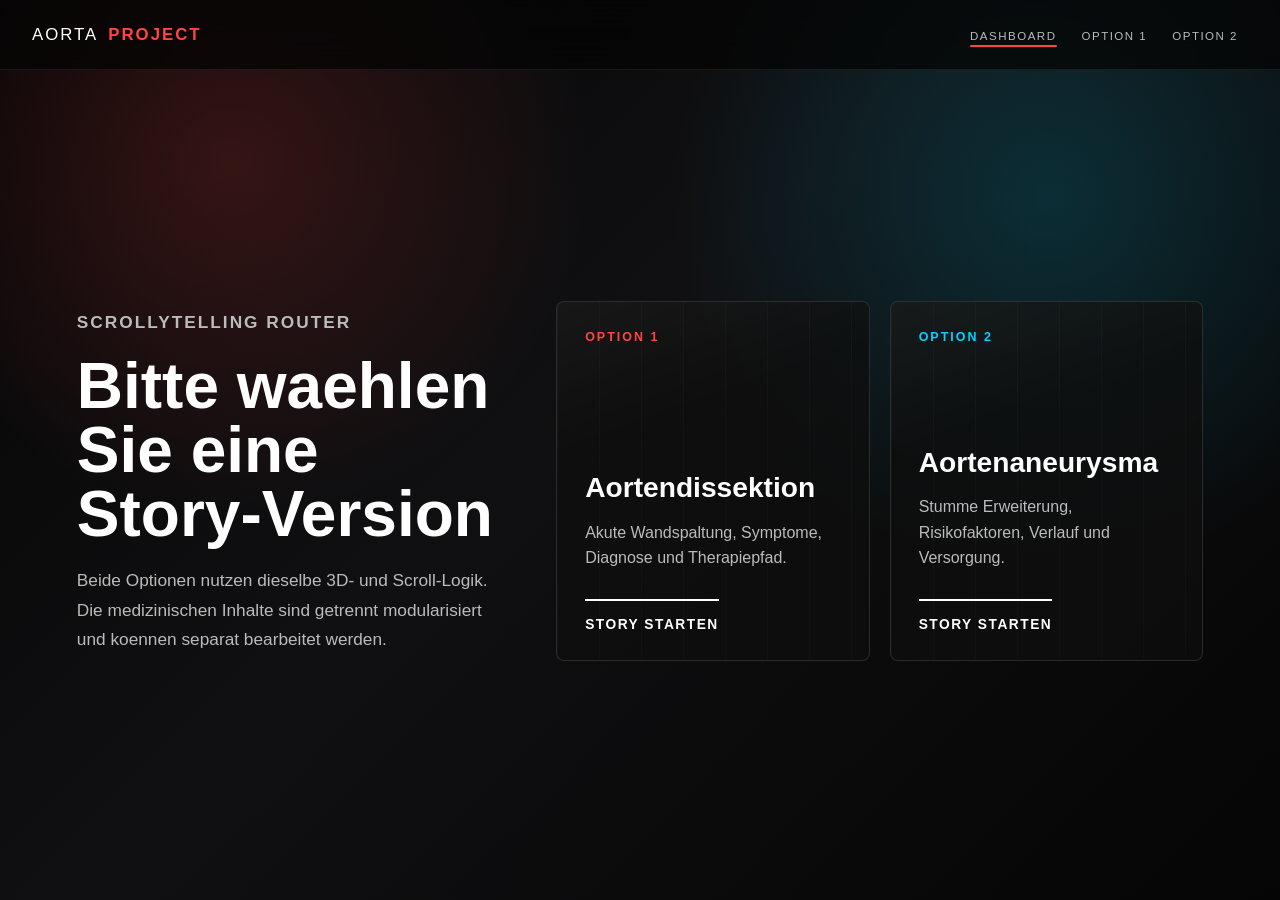
==== index.html @ 74ffa558 "Add files via upload" ====
<!DOCTYPE html>
<html lang="de">
<head>
    <meta charset="UTF-8">
    <meta name="viewport" content="width=device-width, initial-scale=1.0">
    <title>Aorta Project - Dashboard</title>
    <link rel="stylesheet" href="css/style.css?v=11">
    <link rel="stylesheet" href="css/dashboard.css?v=8">
</head>
<body class="dashboard-page">
    <nav class="navbar">
        <a href="index.html" class="nav-logo">Aorta <span>Project</span></a>
        <div class="nav-toggle" id="nav-toggle">
            <span></span>
            <span></span>
            <span></span>
        </div>
        <ul class="nav-links" id="nav-links">
            <li><a href="index.html" class="active">Dashboard</a></li>
            <li><a href="scrollytelling-dissection.html">Option 1</a></li>
            <li><a href="scrollytelling-aneurysm.html">Option 2</a></li>
        </ul>
    </nav>

    <div class="nav-menu-mobile" id="nav-menu-mobile">
        <ul>
            <li><a href="index.html" class="active">Dashboard</a></li>
            <li><a href="scrollytelling-dissection.html">Option 1</a></li>
            <li><a href="scrollytelling-aneurysm.html">Option 2</a></li>
        </ul>
    </div>

    <main class="dashboard-shell">
        <section class="dashboard-heading" aria-labelledby="dashboard-title">
            <p class="dashboard-kicker">Scrollytelling Router</p>
            <h1 id="dashboard-title">Bitte waehlen Sie eine Story-Version</h1>
            <p>Beide Optionen nutzen dieselbe 3D- und Scroll-Logik. Die medizinischen Inhalte sind getrennt modularisiert und koennen separat bearbeitet werden.</p>
        </section>

        <section class="option-grid" aria-label="Story Auswahl">
            <a class="option-card option-card-dissection" href="scrollytelling-dissection.html">
                <span class="option-number">Option 1</span>
                <h2>Aortendissektion</h2>
                <p>Akute Wandspaltung, Symptome, Diagnose und Therapiepfad.</p>
                <span class="option-action">Story starten</span>
            </a>

            <a class="option-card option-card-aneurysm" href="scrollytelling-aneurysm.html">
                <span class="option-number">Option 2</span>
                <h2>Aortenaneurysma</h2>
                <p>Stumme Erweiterung, Risikofaktoren, Verlauf und Versorgung.</p>
                <span class="option-action">Story starten</span>
            </a>
        </section>
    </main>

    <script>
        const navToggle = document.getElementById('nav-toggle');
        const navMenu = document.getElementById('nav-menu-mobile');
        if (navToggle && navMenu) {
            navToggle.addEventListener('click', () => navMenu.classList.toggle('active'));
        }
    </script>
</body>
</html>
---- css/style.css ----
@import url('base.css?v=9');
@import url('navbar.css?v=9');
@import url('scrollytelling.css?v=11');
@import url('sections.css?v=9');
@import url('icons.css?v=9');
---- css/dashboard.css ----
.dashboard-page {
    min-height: 100vh;
    background:
        radial-gradient(circle at 18% 18%, rgba(255, 68, 68, 0.18), transparent 28%),
        radial-gradient(circle at 82% 22%, rgba(0, 212, 255, 0.16), transparent 30%),
        linear-gradient(135deg, #050505 0%, #101012 45%, #050505 100%);
}

.dashboard-shell {
    min-height: 100vh;
    padding: calc(var(--nav-height) + 48px) 6vw 56px;
    display: grid;
    grid-template-columns: minmax(280px, 0.8fr) minmax(360px, 1.2fr);
    gap: 48px;
    align-items: center;
}

.dashboard-heading {
    max-width: 620px;
}

.dashboard-kicker,
.option-number {
    color: var(--accent-red);
    font-size: 0.78rem;
    font-weight: 700;
    letter-spacing: 2px;
    text-transform: uppercase;
}

.dashboard-heading h1 {
    margin: 14px 0 20px;
    font-size: clamp(2.4rem, 5vw, 5rem);
    line-height: 1;
    letter-spacing: 0;
}

.dashboard-heading p {
    color: var(--text-dim);
    font-size: 1.08rem;
    line-height: 1.7;
    max-width: 560px;
}

.option-grid {
    display: grid;
    grid-template-columns: repeat(2, minmax(0, 1fr));
    gap: 20px;
}

.option-card {
    min-height: 360px;
    padding: 28px;
    border: 1px solid rgba(255, 255, 255, 0.12);
    border-radius: 8px;
    background: rgba(15, 15, 15, 0.78);
    color: var(--text-main);
    text-decoration: none;
    display: flex;
    flex-direction: column;
    justify-content: space-between;
    position: relative;
    overflow: hidden;
    transition: transform 0.25s ease, border-color 0.25s ease, background 0.25s ease;
}

.option-card::before {
    content: '';
    position: absolute;
    inset: 0;
    background:
        linear-gradient(160deg, rgba(255, 255, 255, 0.08), transparent 38%),
        repeating-linear-gradient(90deg, rgba(255,255,255,0.04) 0 1px, transparent 1px 42px);
    opacity: 0.55;
    pointer-events: none;
}

.option-card:hover {
    transform: translateY(-4px);
    border-color: rgba(255, 255, 255, 0.32);
    background: rgba(25, 25, 25, 0.88);
}

.option-card h2,
.option-card p,
.option-card span {
    position: relative;
    z-index: 1;
}

.option-card h2 {
    margin: auto 0 16px;
    font-size: clamp(1.45rem, 2.2vw, 2rem);
    line-height: 1.08;
    letter-spacing: 0;
    overflow-wrap: anywhere;
}

.option-card p {
    margin: 0 0 28px;
    color: var(--text-dim);
    line-height: 1.6;
}

.option-action {
    align-self: flex-start;
    padding-top: 16px;
    border-top: 2px solid currentColor;
    color: #ffffff;
    font-size: 0.86rem;
    font-weight: 700;
    text-transform: uppercase;
    letter-spacing: 1.5px;
}

.option-card-aneurysm .option-number {
    color: var(--accent-blue);
}

@media (max-width: 980px) {
    .dashboard-shell {
        grid-template-columns: 1fr;
        align-items: start;
    }
}

@media (max-width: 680px) {
    .dashboard-shell {
        padding: calc(var(--nav-height) + 32px) 20px 36px;
    }

    .option-grid {
        grid-template-columns: 1fr;
    }

    .option-card {
        min-height: 260px;
    }
}
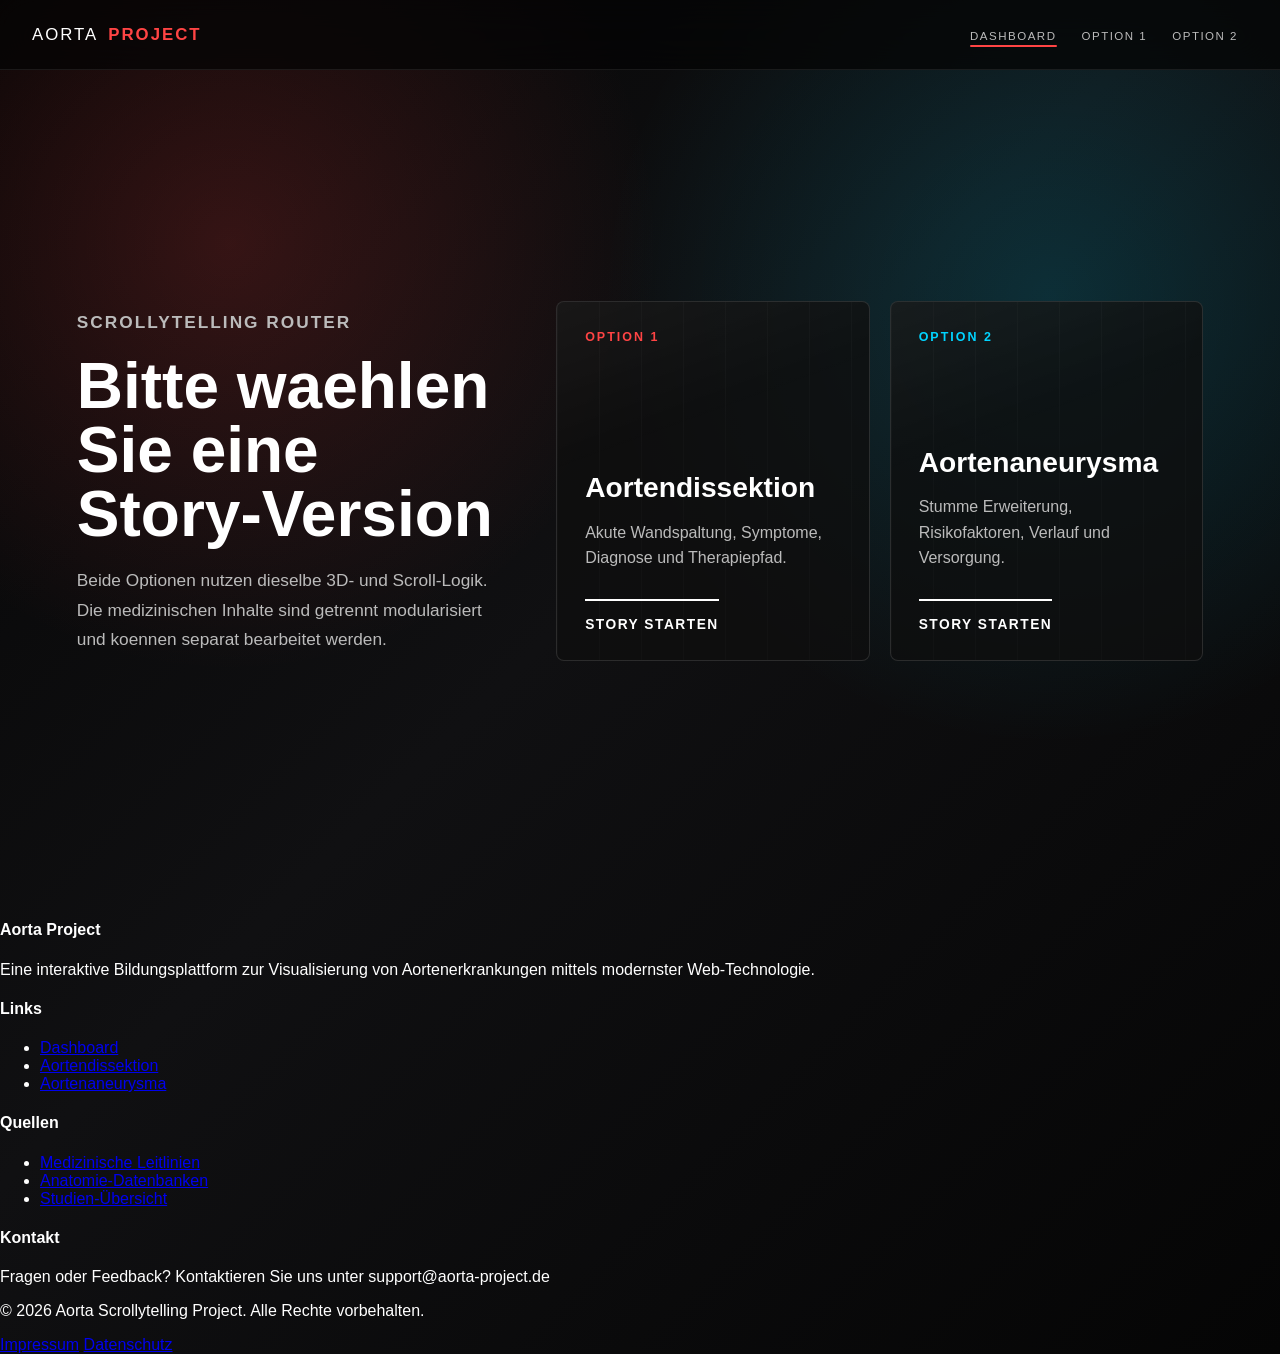
==== commit ba08d865: "Add files via upload" ====
--- a/index.html
+++ b/index.html
@@ -54,6 +54,42 @@
         </section>
     </main>
 
+    <footer class="main-footer">
+        <div class="footer-grid">
+            <div class="footer-section">
+                <h4>Aorta Project</h4>
+                <p>Eine interaktive Bildungsplattform zur Visualisierung von Aortenerkrankungen mittels modernster Web-Technologie.</p>
+            </div>
+            <div class="footer-section">
+                <h4>Links</h4>
+                <ul>
+                    <li><a href="index.html">Dashboard</a></li>
+                    <li><a href="scrollytelling-dissection.html">Aortendissektion</a></li>
+                    <li><a href="scrollytelling-aneurysm.html">Aortenaneurysma</a></li>
+                </ul>
+            </div>
+            <div class="footer-section">
+                <h4>Quellen</h4>
+                <ul>
+                    <li><a href="#">Medizinische Leitlinien</a></li>
+                    <li><a href="#">Anatomie-Datenbanken</a></li>
+                    <li><a href="#">Studien-Übersicht</a></li>
+                </ul>
+            </div>
+            <div class="footer-section">
+                <h4>Kontakt</h4>
+                <p>Fragen oder Feedback? Kontaktieren Sie uns unter support@aorta-project.de</p>
+            </div>
+        </div>
+        <div class="footer-bottom">
+            <p>&copy; 2026 Aorta Scrollytelling Project. Alle Rechte vorbehalten.</p>
+            <div class="footer-legal">
+                <a href="#">Impressum</a>
+                <a href="#">Datenschutz</a>
+            </div>
+        </div>
+    </footer>
+
     <script>
         const navToggle = document.getElementById('nav-toggle');
         const navMenu = document.getElementById('nav-menu-mobile');
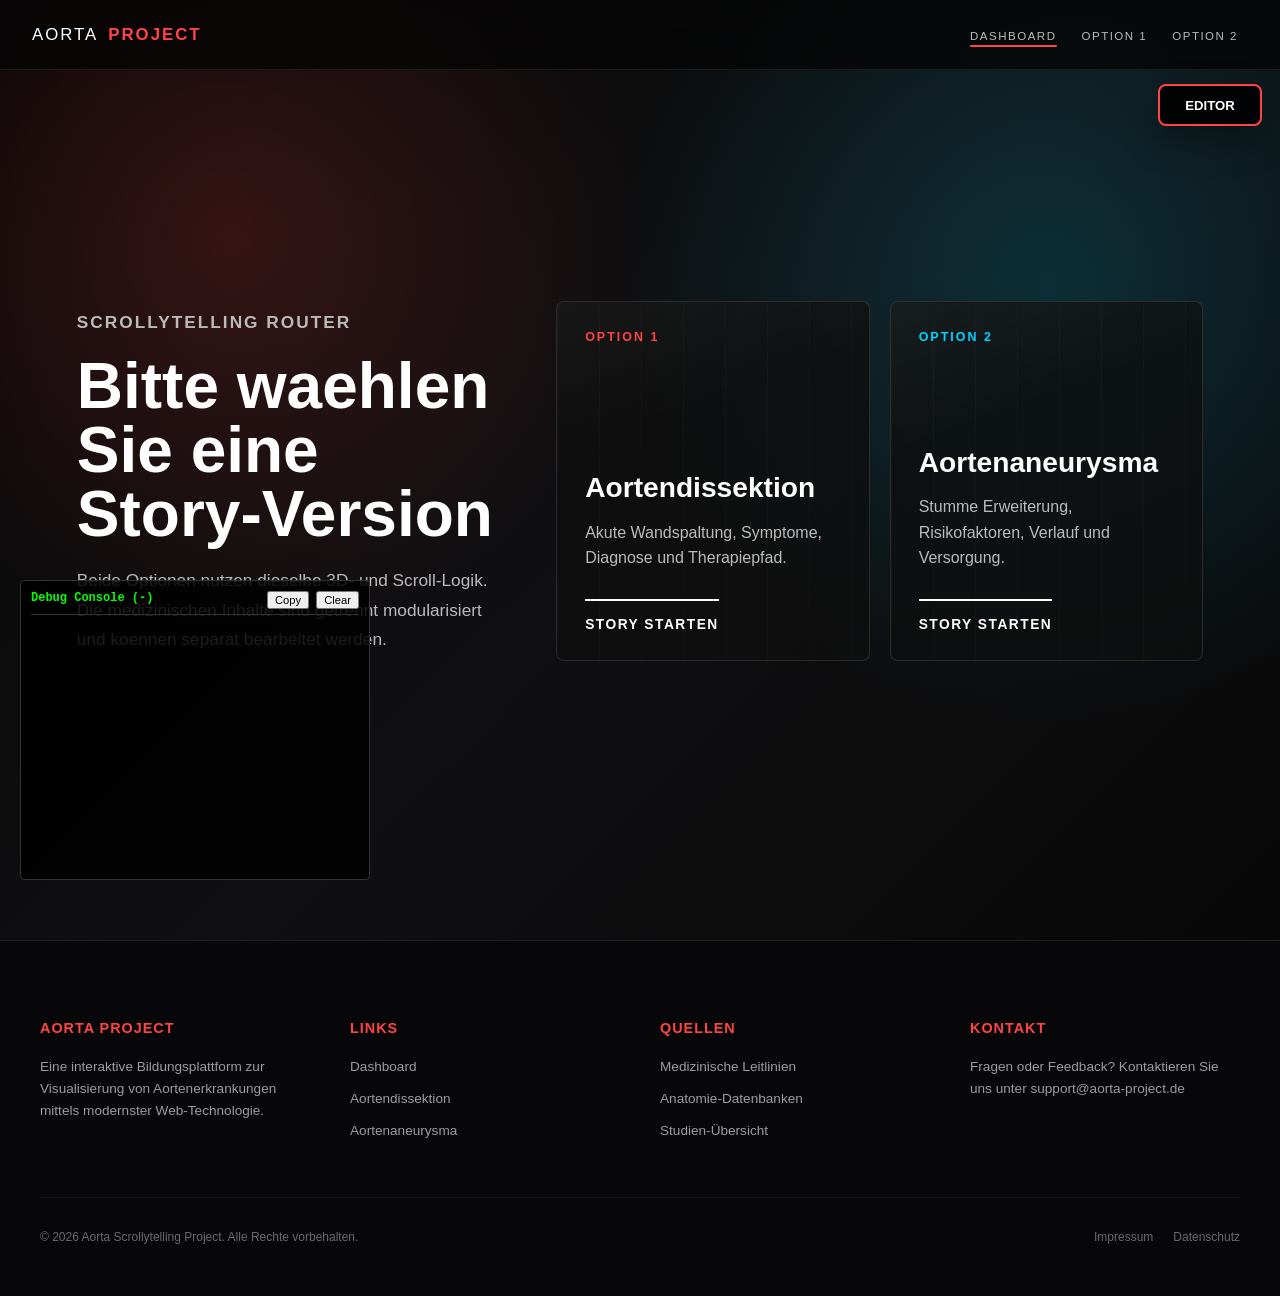
==== commit 4a937503: "Add files via upload" ====
--- a/index.html
+++ b/index.html
@@ -10,16 +10,19 @@
 <body class="dashboard-page">
     <nav class="navbar">
         <a href="index.html" class="nav-logo">Aorta <span>Project</span></a>
+        <div class="nav-links-container" style="display: flex; align-items: center;">
+            <ul class="nav-links" id="nav-links">
+                <li><a href="index.html" class="active">Dashboard</a></li>
+                <li><a href="scrollytelling-dissection.html">Option 1</a></li>
+                <li><a href="scrollytelling-aneurysm.html">Option 2</a></li>
+            </ul>
+            <button type="button" class="editor-toggle" aria-pressed="false">Editor</button>
+        </div>
         <div class="nav-toggle" id="nav-toggle">
             <span></span>
             <span></span>
             <span></span>
         </div>
-        <ul class="nav-links" id="nav-links">
-            <li><a href="index.html" class="active">Dashboard</a></li>
-            <li><a href="scrollytelling-dissection.html">Option 1</a></li>
-            <li><a href="scrollytelling-aneurysm.html">Option 2</a></li>
-        </ul>
     </nav>
 
     <div class="nav-menu-mobile" id="nav-menu-mobile">
@@ -90,6 +93,7 @@
         </div>
     </footer>
 
+    <script src="js/modules/debugConsole.js"></script>
     <script>
         const navToggle = document.getElementById('nav-toggle');
         const navMenu = document.getElementById('nav-menu-mobile');
